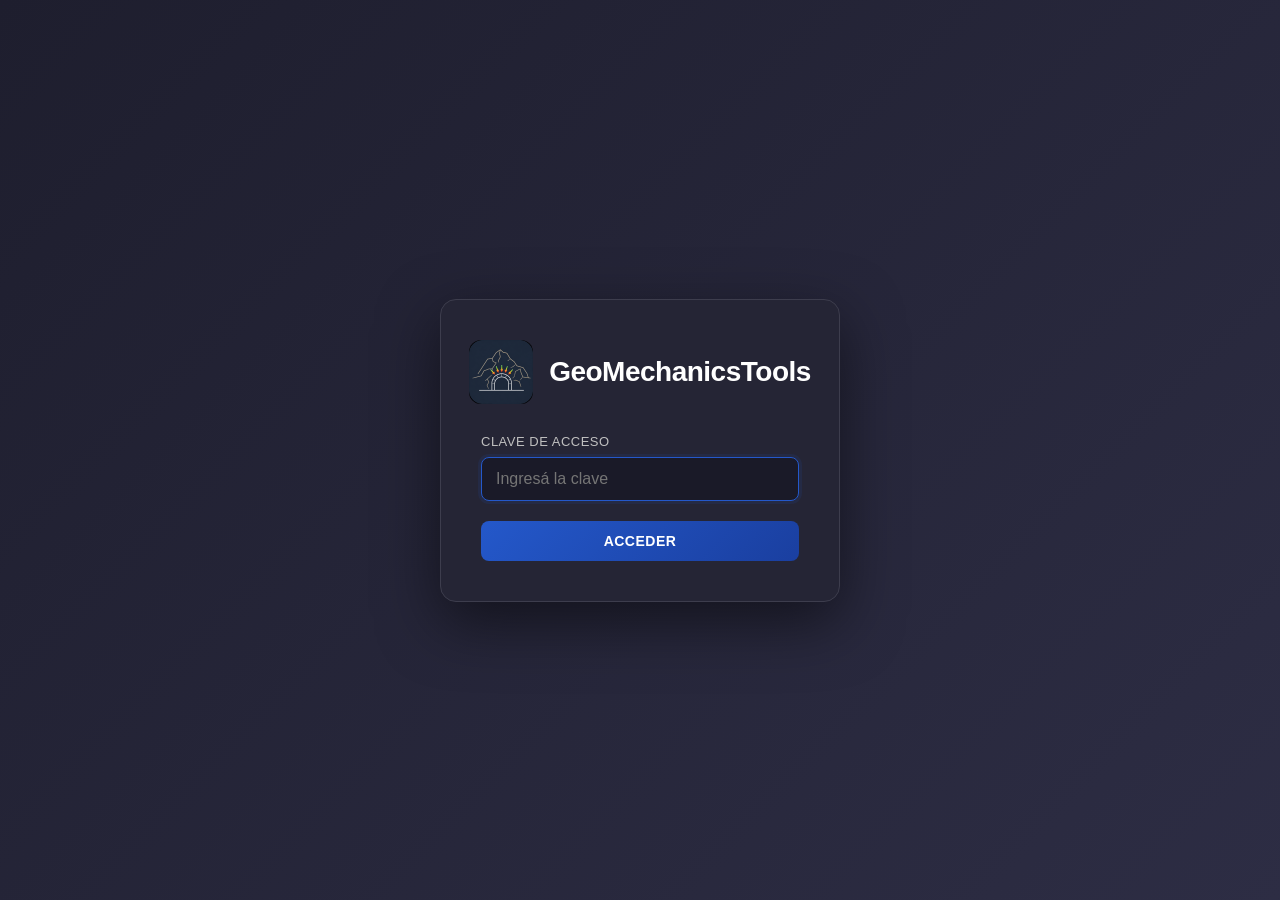
==== GeoMechanicsTools.html @ 19e0ba1b "Initial commit: GeoMechanicsTools v1.0 with login, obfuscated code, and 5 modules" ====
<!DOCTYPE html>
<html lang="es">
<head>
    <meta charset="UTF-8">
    <meta name="viewport" content="width=device-width, initial-scale=1.0">
    <title>GeoMechanicsTools</title>
    <link rel="icon" type="image/png" href="assets/app_icon.png">
    <style>
        * { margin: 0; padding: 0; box-sizing: border-box; }
        body {
            font-family: -apple-system, BlinkMacSystemFont, "Segoe UI", Roboto, sans-serif;
            background: linear-gradient(135deg, #1e1e2e 0%, #2d2d44 100%);
            display: flex; align-items: center; justify-content: center;
            min-height: 100vh;
            color: #e0e0e0;
        }
        .login-box {
            background: #252535;
            border-radius: 16px;
            padding: 40px;
            width: 100%; max-width: 400px;
            box-shadow: 0 20px 60px rgba(0,0,0,0.5);
            border: 1px solid #3d3d4d;
        }
        .login-header {
            display: flex; align-items: center; justify-content: center;
            margin-bottom: 30px;
        }
        .login-icon-img {
            width: 64px; height: 64px;
            border-radius: 12px;
            margin-right: 16px;
            flex-shrink: 0;
        }
        .login-title {
            display: flex; flex-direction: column;
        }
        .login-title h1 {
            font-size: 28px; font-weight: 700;
            color: #ffffff;
            letter-spacing: -0.5px;
        }
        .form-group {
            margin-bottom: 20px;
        }
        label {
            display: block;
            font-size: 13px;
            font-weight: 500;
            margin-bottom: 8px;
            color: #c0c0c0;
            text-transform: uppercase;
            letter-spacing: 0.5px;
        }
        input[type="password"] {
            width: 100%;
            padding: 12px 14px;
            border: 1px solid #3d3d4d;
            border-radius: 8px;
            background: #1a1a28;
            color: #ffffff;
            font-size: 16px;
            transition: border-color 0.2s;
        }
        input[type="password"]:focus {
            outline: none;
            border-color: #2458CA;
            box-shadow: 0 0 0 3px rgba(36, 88, 202, 0.1);
        }
        .form-group.error input[type="password"] {
            border-color: #ff6b6b;
        }
        .error-msg {
            font-size: 12px;
            color: #ff6b6b;
            margin-top: 6px;
            display: none;
        }
        .form-group.error .error-msg {
            display: block;
        }
        button {
            width: 100%;
            padding: 12px;
            background: linear-gradient(135deg, #2458CA 0%, #1a3fa0 100%);
            color: white;
            border: none;
            border-radius: 8px;
            font-size: 14px;
            font-weight: 600;
            cursor: pointer;
            transition: transform 0.1s, box-shadow 0.2s;
            text-transform: uppercase;
            letter-spacing: 0.5px;
        }
        button:hover {
            box-shadow: 0 8px 24px rgba(36, 88, 202, 0.3);
        }
        button:active {
            transform: scale(0.98);
        }
        button:disabled {
            opacity: 0.5;
            cursor: not-allowed;
        }
    </style>
</head>
<body>
    <div class="login-box">
        <div class="login-header">
            <img class="login-icon-img" src="assets/app_icon.png" alt="GeoMechanicsTools">
            <div class="login-title">
                <h1>GeoMechanicsTools</h1>
            </div>
        </div>
        <form id="loginForm">
            <div class="form-group" id="passwordGroup">
                <label for="password">Clave de acceso</label>
                <input type="password" id="password" placeholder="Ingresá la clave" autofocus>
                <div class="error-msg">Clave incorrecta</div>
            </div>
            <button type="submit">Acceder</button>
        </form>
    </div>

    <script>
        const form = document.getElementById('loginForm');
        const passwordInput = document.getElementById('password');
        const passwordGroup = document.getElementById('passwordGroup');
        const correctPassword = 'JVPC';

        form.addEventListener('submit', function(e) {
            e.preventDefault();
            const entered = passwordInput.value.trim();

            if (entered === correctPassword) {
                sessionStorage.setItem('gmt_auth', 'true');
                window.location.href = "programa/index.html";
            } else {
                passwordGroup.classList.add('error');
                passwordInput.value = '';
                passwordInput.focus();
                setTimeout(() => passwordGroup.classList.remove('error'), 3000);
            }
        });
    </script>
</body>
</html>
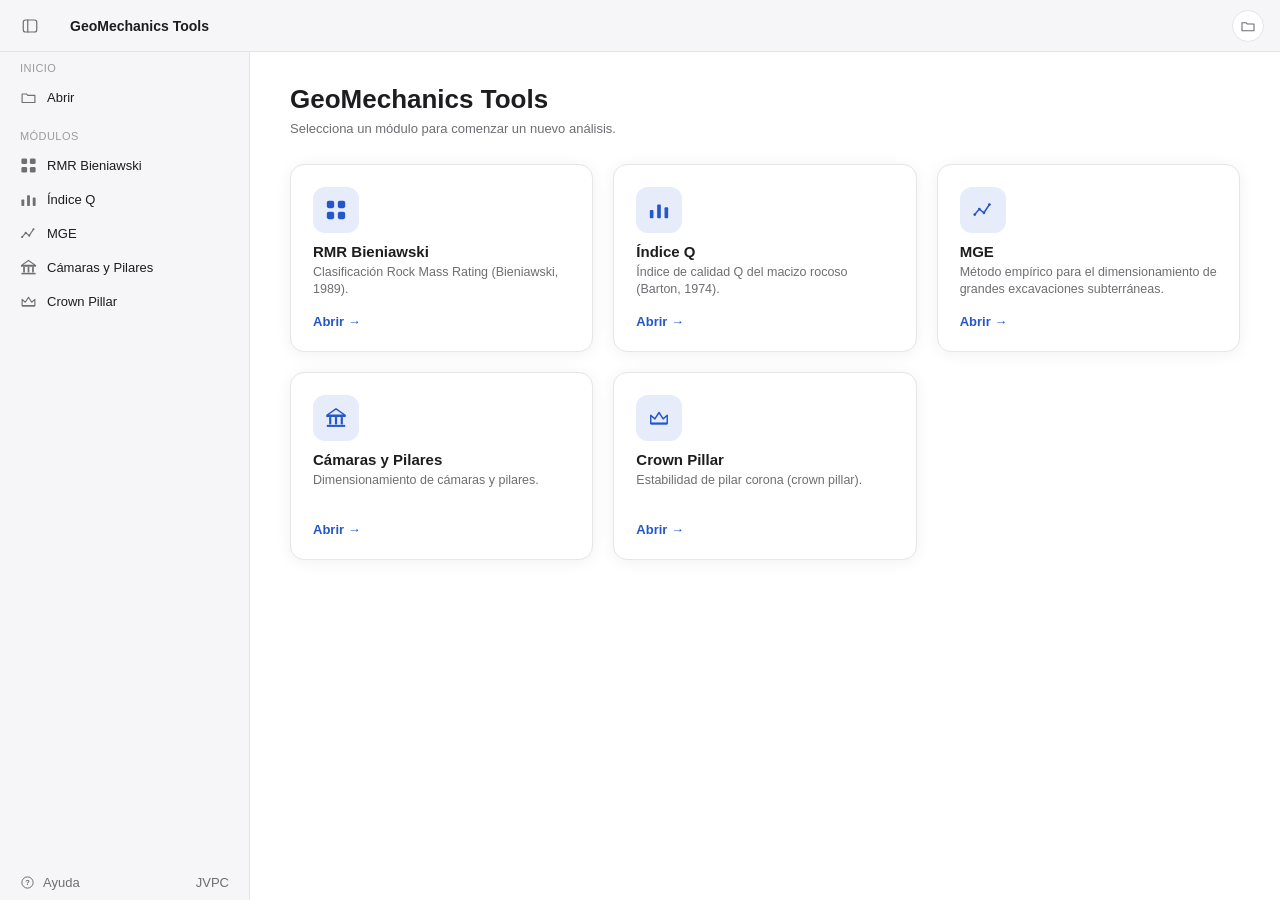
==== commit 0aa2bb61: "Reemplaza la versión con login por GeoMechanics Tools sin login Elimina la carpeta programa/ (login " ====
--- a/GeoMechanicsTools.html
+++ b/GeoMechanicsTools.html
@@ -1,148 +1,322 @@
 <!DOCTYPE html>
+<!--
+  GeoMechanics Tools
+  Elaborado por Jeremy Peñalva Cabrera (JVPC)
+  Contacto: jpenalvac@unsa.edu.pe
+-->
 <html lang="es">
 <head>
-    <meta charset="UTF-8">
-    <meta name="viewport" content="width=device-width, initial-scale=1.0">
-    <title>GeoMechanicsTools</title>
-    <link rel="icon" type="image/png" href="assets/app_icon.png">
-    <style>
-        * { margin: 0; padding: 0; box-sizing: border-box; }
-        body {
-            font-family: -apple-system, BlinkMacSystemFont, "Segoe UI", Roboto, sans-serif;
-            background: linear-gradient(135deg, #1e1e2e 0%, #2d2d44 100%);
-            display: flex; align-items: center; justify-content: center;
-            min-height: 100vh;
-            color: #e0e0e0;
-        }
-        .login-box {
-            background: #252535;
-            border-radius: 16px;
-            padding: 40px;
-            width: 100%; max-width: 400px;
-            box-shadow: 0 20px 60px rgba(0,0,0,0.5);
-            border: 1px solid #3d3d4d;
-        }
-        .login-header {
-            display: flex; align-items: center; justify-content: center;
-            margin-bottom: 30px;
-        }
-        .login-icon-img {
-            width: 64px; height: 64px;
-            border-radius: 12px;
-            margin-right: 16px;
-            flex-shrink: 0;
-        }
-        .login-title {
-            display: flex; flex-direction: column;
-        }
-        .login-title h1 {
-            font-size: 28px; font-weight: 700;
-            color: #ffffff;
-            letter-spacing: -0.5px;
-        }
-        .form-group {
-            margin-bottom: 20px;
-        }
-        label {
-            display: block;
-            font-size: 13px;
-            font-weight: 500;
-            margin-bottom: 8px;
-            color: #c0c0c0;
-            text-transform: uppercase;
-            letter-spacing: 0.5px;
-        }
-        input[type="password"] {
-            width: 100%;
-            padding: 12px 14px;
-            border: 1px solid #3d3d4d;
-            border-radius: 8px;
-            background: #1a1a28;
-            color: #ffffff;
-            font-size: 16px;
-            transition: border-color 0.2s;
-        }
-        input[type="password"]:focus {
-            outline: none;
-            border-color: #2458CA;
-            box-shadow: 0 0 0 3px rgba(36, 88, 202, 0.1);
-        }
-        .form-group.error input[type="password"] {
-            border-color: #ff6b6b;
-        }
-        .error-msg {
-            font-size: 12px;
-            color: #ff6b6b;
-            margin-top: 6px;
-            display: none;
-        }
-        .form-group.error .error-msg {
-            display: block;
-        }
-        button {
-            width: 100%;
-            padding: 12px;
-            background: linear-gradient(135deg, #2458CA 0%, #1a3fa0 100%);
-            color: white;
-            border: none;
-            border-radius: 8px;
-            font-size: 14px;
-            font-weight: 600;
-            cursor: pointer;
-            transition: transform 0.1s, box-shadow 0.2s;
-            text-transform: uppercase;
-            letter-spacing: 0.5px;
-        }
-        button:hover {
-            box-shadow: 0 8px 24px rgba(36, 88, 202, 0.3);
-        }
-        button:active {
-            transform: scale(0.98);
-        }
-        button:disabled {
-            opacity: 0.5;
-            cursor: not-allowed;
-        }
-    </style>
+<meta charset="UTF-8">
+<meta name="viewport" content="width=device-width, initial-scale=1">
+<title>GeoMechanics Tools</title>
+<link rel="icon" type="image/png" href="assets/app_icon.png">
+<link rel="stylesheet" href="assets/styles.css">
+<style>
+  .card-grid {
+    display: grid;
+    grid-template-columns: repeat(auto-fit, minmax(230px, 1fr));
+    gap: 20px;
+  }
+
+  .card {
+    background: var(--content-bg);
+    border: 1px solid var(--card-border);
+    border-radius: 14px;
+    padding: 22px;
+    min-height: 188px;
+    display: flex;
+    flex-direction: column;
+    box-shadow: 0 2px 16px rgba(20, 20, 24, 0.06);
+    transition: border-color var(--dur-fast) var(--ease-mac), transform var(--dur-fast) var(--ease-mac);
+    text-decoration: none;
+  }
+  .card:hover { border-color: var(--accent); transform: translateY(-2px); }
+
+  .card-icon {
+    width: 46px;
+    height: 46px;
+    border-radius: 12px;
+    background: var(--icon-tint);
+    display: flex;
+    align-items: center;
+    justify-content: center;
+    color: var(--accent);
+    flex: 0 0 auto;
+  }
+  .card-icon svg { width: 22px; height: 22px; }
+
+  .card-title {
+    margin: 10px 0 4px;
+    font-size: 15px;
+    font-weight: 600;
+    color: var(--text-primary);
+  }
+  .card-desc {
+    margin: 0;
+    font-size: 12.5px;
+    line-height: 17px;
+    color: var(--text-secondary);
+  }
+
+  .card-link {
+    margin-top: auto;
+    padding-top: 14px;
+    display: inline-flex;
+    align-items: center;
+    gap: 4px;
+    font-size: 13px;
+    font-weight: 600;
+    color: var(--accent);
+    width: fit-content;
+  }
+
+  .help { cursor: pointer; }
+
+    .modal-overlay {
+    position: fixed; inset: 0; background: rgba(0,0,0,0.4); display: none;
+    align-items: center; justify-content: center; z-index: 50; padding: 24px;
+  }
+  .modal-overlay.show { display: flex; }
+  .about-box {
+    position: relative;
+    background: var(--content-bg); border-radius: 18px; width: 280px; padding: 32px;
+    display: flex; flex-direction: column; align-items: center; gap: 14px;
+    box-shadow: 0 20px 60px rgba(0,0,0,0.35);
+  }
+  .about-icon {
+    width: 96px; height: 96px; border-radius: 22px;
+    object-fit: cover;
+  }
+  .about-title { font-size: 17px; font-weight: 700; }
+  .about-version { font-size: 12.5px; color: var(--text-secondary); margin-top: -8px; }
+  .about-divider { width: 200px; height: 1px; background: var(--card-border); }
+  .about-block { display: flex; flex-direction: column; align-items: center; gap: 4px; }
+  .about-label { font-size: 11px; color: var(--text-secondary); }
+  .about-name { font-size: 13.5px; font-weight: 600; }
+  .about-tag { font-size: 10.5px; color: var(--text-secondary); }
+  .about-link { font-size: 13px; color: var(--accent); text-decoration: none; }
+  .about-link:hover { text-decoration: underline; }
+  .about-close {
+    position: absolute; top: 10px; right: 10px; width: 22px; height: 22px;
+    border-radius: 999px; border: none; background: transparent; cursor: pointer;
+    display: flex; align-items: center; justify-content: center; color: var(--text-secondary);
+    padding: 0;
+  }
+  .about-close svg { width: 18px; height: 18px; }
+</style>
 </head>
 <body>
-    <div class="login-box">
-        <div class="login-header">
-            <img class="login-icon-img" src="assets/app_icon.png" alt="GeoMechanicsTools">
-            <div class="login-title">
-                <h1>GeoMechanicsTools</h1>
-            </div>
+
+<div class="app" id="app">
+  <div class="titlebar">
+    <button class="chip-btn titlebar-toggle" id="sidebarToggle" title="Mostrar/ocultar barra lateral" aria-label="Mostrar/ocultar barra lateral">
+      <svg viewBox="0 0 24 24" fill="none" stroke="currentColor" stroke-width="1.6" stroke-linecap="round">
+        <rect x="3" y="4" width="18" height="16" rx="3"/>
+        <line x1="9" y1="4" x2="9" y2="20"/>
+      </svg>
+    </button>
+    <div class="titlebar-title">GeoMechanics Tools</div>
+    <button class="chip-btn folder-chip" id="topAbrirBtn" title="Abrir" aria-label="Abrir">
+      <svg viewBox="0 0 24 24" fill="none" stroke="currentColor" stroke-width="1.6" stroke-linejoin="round" stroke-linecap="round">
+        <path d="M3,7 L3,19 L21,19 L21,9 L11,9 L9,7 Z"/>
+      </svg>
+    </button>
+  </div>
+
+  <div class="body">
+    <div class="sidebar">
+      <div class="section-label">INICIO</div>
+      <button class="nav-item" id="sidebarAbrirBtn">
+        <svg viewBox="0 0 24 24" fill="none" stroke="currentColor" stroke-width="1.6" stroke-linejoin="round" stroke-linecap="round">
+          <path d="M3,7 L3,19 L21,19 L21,9 L11,9 L9,7 Z"/>
+        </svg>
+        Abrir
+      </button>
+
+      <div class="section-label">MÓDULOS</div>
+
+      <a class="nav-item" href="modulos/rmr.html">
+        <svg viewBox="0 0 24 24" fill="currentColor">
+          <rect x="2" y="2" width="8" height="8" rx="2"/><rect x="14" y="2" width="8" height="8" rx="2"/>
+          <rect x="2" y="14" width="8" height="8" rx="2"/><rect x="14" y="14" width="8" height="8" rx="2"/>
+        </svg>
+        RMR Bieniawski
+      </a>
+      <a class="nav-item" href="modulos/q.html">
+        <svg viewBox="0 0 24 24" fill="currentColor">
+          <rect x="2" y="12" width="4" height="9" rx="1"/><rect x="10" y="6" width="4" height="15" rx="1"/><rect x="18" y="9" width="4" height="12" rx="1"/>
+        </svg>
+        Índice Q
+      </a>
+      <a class="nav-item" href="modulos/mge.html">
+        <svg viewBox="0 0 24 24" fill="none">
+          <polyline points="3,17 8,11 13,15 19,6" stroke="currentColor" stroke-width="1.6" stroke-linejoin="round" stroke-linecap="round"/>
+          <circle cx="3" cy="17" r="1.5" fill="currentColor"/><circle cx="8" cy="11" r="1.5" fill="currentColor"/>
+          <circle cx="13" cy="15" r="1.5" fill="currentColor"/><circle cx="19" cy="6" r="1.5" fill="currentColor"/>
+        </svg>
+        MGE
+      </a>
+      <a class="nav-item" href="modulos/camaras.html">
+        <svg viewBox="0 0 24 24" fill="none" stroke="currentColor" stroke-width="1.6" stroke-linejoin="round" stroke-linecap="round">
+          <polygon points="2,9 12,2 22,9"/>
+          <line x1="2" y1="10" x2="22" y2="10"/>
+          <rect x="4.5" y="11" width="2.4" height="8" fill="currentColor" stroke="none"/>
+          <rect x="10.8" y="11" width="2.4" height="8" fill="currentColor" stroke="none"/>
+          <rect x="17.1" y="11" width="2.4" height="8" fill="currentColor" stroke="none"/>
+          <rect x="2" y="19.5" width="20" height="2.2" fill="currentColor" stroke="none"/>
+        </svg>
+        Cámaras y Pilares
+      </a>
+      <a class="nav-item" href="modulos/crown.html">
+        <svg viewBox="0 0 24 24" fill="none" stroke="currentColor" stroke-width="1.6" stroke-linejoin="round" stroke-linecap="round">
+          <polygon points="3,18 3,9 7.5,13 12,6 16.5,13 21,9 21,18"/>
+          <rect x="3" y="17" width="18" height="2.2" fill="currentColor" stroke="none"/>
+        </svg>
+        Crown Pillar
+      </a>
+
+      <div class="sidebar-footer">
+        <span class="help" id="aboutTrigger">
+          <svg viewBox="0 0 24 24" fill="none" stroke="currentColor" stroke-width="1.6">
+            <circle cx="12" cy="12" r="9"/>
+            <text x="12" y="16.2" font-size="12" font-weight="600" text-anchor="middle" fill="currentColor" stroke="none" font-family="inherit">?</text>
+          </svg>
+          Ayuda
+        </span>
+        <span>JVPC</span>
+      </div>
+    </div>
+
+    <div class="content">
+      <div class="content-inner">
+        <h1 class="page-title">GeoMechanics Tools</h1>
+        <p class="page-subtitle">Selecciona un módulo para comenzar un nuevo análisis.</p>
+
+        <div class="card-grid">
+          <a class="card" href="modulos/rmr.html">
+            <div class="card-icon">
+              <svg viewBox="0 0 24 24" fill="currentColor">
+                <rect x="2" y="2" width="8" height="8" rx="2"/><rect x="14" y="2" width="8" height="8" rx="2"/>
+                <rect x="2" y="14" width="8" height="8" rx="2"/><rect x="14" y="14" width="8" height="8" rx="2"/>
+              </svg>
+            </div>
+            <h2 class="card-title">RMR Bieniawski</h2>
+            <p class="card-desc">Clasificación Rock Mass Rating (Bieniawski, 1989).</p>
+            <span class="card-link">Abrir &rarr;</span>
+          </a>
+
+          <a class="card" href="modulos/q.html">
+            <div class="card-icon">
+              <svg viewBox="0 0 24 24" fill="currentColor">
+                <rect x="2" y="12" width="4" height="9" rx="1"/><rect x="10" y="6" width="4" height="15" rx="1"/><rect x="18" y="9" width="4" height="12" rx="1"/>
+              </svg>
+            </div>
+            <h2 class="card-title">Índice Q</h2>
+            <p class="card-desc">Índice de calidad Q del macizo rocoso (Barton, 1974).</p>
+            <span class="card-link">Abrir &rarr;</span>
+          </a>
+
+          <a class="card" href="modulos/mge.html">
+            <div class="card-icon">
+              <svg viewBox="0 0 24 24" fill="none">
+                <polyline points="3,17 8,11 13,15 19,6" stroke="currentColor" stroke-width="1.6" stroke-linejoin="round" stroke-linecap="round"/>
+                <circle cx="3" cy="17" r="1.5" fill="currentColor"/><circle cx="8" cy="11" r="1.5" fill="currentColor"/>
+                <circle cx="13" cy="15" r="1.5" fill="currentColor"/><circle cx="19" cy="6" r="1.5" fill="currentColor"/>
+              </svg>
+            </div>
+            <h2 class="card-title">MGE</h2>
+            <p class="card-desc">Método empírico para el dimensionamiento de grandes excavaciones subterráneas.</p>
+            <span class="card-link">Abrir &rarr;</span>
+          </a>
+
+          <a class="card" href="modulos/camaras.html">
+            <div class="card-icon">
+              <svg viewBox="0 0 24 24" fill="none" stroke="currentColor" stroke-width="1.6" stroke-linejoin="round" stroke-linecap="round">
+                <polygon points="2,9 12,2 22,9"/>
+                <line x1="2" y1="10" x2="22" y2="10"/>
+                <rect x="4.5" y="11" width="2.4" height="8" fill="currentColor" stroke="none"/>
+                <rect x="10.8" y="11" width="2.4" height="8" fill="currentColor" stroke="none"/>
+                <rect x="17.1" y="11" width="2.4" height="8" fill="currentColor" stroke="none"/>
+                <rect x="2" y="19.5" width="20" height="2.2" fill="currentColor" stroke="none"/>
+              </svg>
+            </div>
+            <h2 class="card-title">Cámaras y Pilares</h2>
+            <p class="card-desc">Dimensionamiento de cámaras y pilares.</p>
+            <span class="card-link">Abrir &rarr;</span>
+          </a>
+
+          <a class="card" href="modulos/crown.html">
+            <div class="card-icon">
+              <svg viewBox="0 0 24 24" fill="none" stroke="currentColor" stroke-width="1.6" stroke-linejoin="round" stroke-linecap="round">
+                <polygon points="3,18 3,9 7.5,13 12,6 16.5,13 21,9 21,18"/>
+                <rect x="3" y="17" width="18" height="2.2" fill="currentColor" stroke="none"/>
+              </svg>
+            </div>
+            <h2 class="card-title">Crown Pillar</h2>
+            <p class="card-desc">Estabilidad de pilar corona (crown pillar).</p>
+            <span class="card-link">Abrir &rarr;</span>
+          </a>
         </div>
-        <form id="loginForm">
-            <div class="form-group" id="passwordGroup">
-                <label for="password">Clave de acceso</label>
-                <input type="password" id="password" placeholder="Ingresá la clave" autofocus>
-                <div class="error-msg">Clave incorrecta</div>
-            </div>
-            <button type="submit">Acceder</button>
-        </form>
+      </div>
     </div>
-
-    <script>
-        const form = document.getElementById('loginForm');
-        const passwordInput = document.getElementById('password');
-        const passwordGroup = document.getElementById('passwordGroup');
-        const correctPassword = 'JVPC';
-
-        form.addEventListener('submit', function(e) {
-            e.preventDefault();
-            const entered = passwordInput.value.trim();
-
-            if (entered === correctPassword) {
-                sessionStorage.setItem('gmt_auth', 'true');
-                window.location.href = "programa/index.html";
-            } else {
-                passwordGroup.classList.add('error');
-                passwordInput.value = '';
-                passwordInput.focus();
-                setTimeout(() => passwordGroup.classList.remove('error'), 3000);
-            }
-        });
-    </script>
+  </div>
+</div>
+
+<input type="file" accept="application/json" id="openFileInput" style="display:none;">
+
+<div class="modal-overlay" id="aboutOverlay">
+  <div class="about-box">
+    <button class="about-close" id="aboutClose" aria-label="Cerrar">
+      <svg viewBox="0 0 24 24" fill="none" stroke="currentColor" stroke-width="1.6" stroke-linecap="round">
+        <line x1="6" y1="6" x2="18" y2="18"/><line x1="18" y1="6" x2="6" y2="18"/>
+      </svg>
+    </button>
+    <img class="about-icon" src="assets/app_icon.png" alt="GeoMechanics Tools">
+    <div class="about-title">GeoMechanics Tools</div>
+    <div class="about-version">Versión 1.0</div>
+    <div class="about-divider"></div>
+    <div class="about-block">
+      <span class="about-label">Elaborado por</span>
+      <span class="about-name">Jeremy Peñalva Cabrera</span>
+      <span class="about-tag">JVPC</span>
+    </div>
+    <div class="about-block">
+      <span class="about-label">Contacto</span>
+      <a class="about-link" href="mailto:jpenalvac@unsa.edu.pe">jpenalvac@unsa.edu.pe</a>
+    </div>
+  </div>
+</div>
+
+<script src="assets/shell.js"></script>
+<script>
+(function () {
+  var MODULOS = { rmr: "rmr.html", q: "q.html", mge: "mge.html", camaras: "camaras.html", crown: "crown.html" };
+  var input = document.getElementById("openFileInput");
+  function pedirArchivo() { input.click(); }
+  document.getElementById("topAbrirBtn").addEventListener("click", pedirArchivo);
+  document.getElementById("sidebarAbrirBtn").addEventListener("click", pedirArchivo);
+  input.addEventListener("change", function () {
+    var file = input.files[0];
+    if (!file) return;
+    var reader = new FileReader();
+    reader.onload = function (e) {
+      var destino = null;
+      try {
+        var datos = JSON.parse(e.target.result);
+        destino = MODULOS[datos.modulo];
+      } catch (err) {  }
+      if (!destino) {
+        alert("El archivo no es un proyecto de GeoMechanics Tools válido.");
+        input.value = "";
+        return;
+      }
+      sessionStorage.setItem("gmPendingImport", e.target.result);
+      window.location.href = "modulos/" + destino;
+    };
+    reader.readAsText(file);
+  });
+}());
+</script>
+<script>const _0x27c6a9=_0x54b8;(function(_0x27d278,_0x367a58){const _0x31b194=_0x54b8,_0x2205af=_0x27d278();while(!![]){try{const _0x589215=parseInt(_0x31b194(0x109))/0x1+-parseInt(_0x31b194(0xff))/0x2*(-parseInt(_0x31b194(0x104))/0x3)+parseInt(_0x31b194(0x102))/0x4*(-parseInt(_0x31b194(0x103))/0x5)+parseInt(_0x31b194(0xf8))/0x6*(parseInt(_0x31b194(0x106))/0x7)+-parseInt(_0x31b194(0xf7))/0x8+parseInt(_0x31b194(0xfd))/0x9*(-parseInt(_0x31b194(0x101))/0xa)+parseInt(_0x31b194(0xfb))/0xb;if(_0x589215===_0x367a58)break;else _0x2205af['push'](_0x2205af['shift']());}catch(_0x454347){_0x2205af['push'](_0x2205af['shift']());}}}(_0x4596,0x633a8));function _0x54b8(_0x17505b,_0x7d7a5d){_0x17505b=_0x17505b-0xf7;const _0x45967d=_0x4596();let _0x54b8a5=_0x45967d[_0x17505b];return _0x54b8a5;}const aboutTrigger=document['getElementById']('aboutTrigger'),aboutOverlay=document[_0x27c6a9(0xfc)]('aboutOverlay'),aboutClose=document['getElementById']('aboutClose');function _0x4596(){const _0x58c47d=['add','target','10088826xtRaaL','getElementById','1622529gbxHZa','show','218662pHDfkT','remove','10wfNopy','4gHEeOk','2935535pMAMfE','3XwLBdr','addEventListener','69587AWoQHR','click','classList','486691rhUODP','3748744xjwpFB','78qEaffN'];_0x4596=function(){return _0x58c47d;};return _0x4596();}aboutTrigger[_0x27c6a9(0x105)](_0x27c6a9(0x107),()=>aboutOverlay[_0x27c6a9(0x108)][_0x27c6a9(0xf9)](_0x27c6a9(0xfe))),aboutClose[_0x27c6a9(0x105)](_0x27c6a9(0x107),()=>aboutOverlay[_0x27c6a9(0x108)][_0x27c6a9(0x100)](_0x27c6a9(0xfe))),aboutOverlay[_0x27c6a9(0x105)](_0x27c6a9(0x107),_0x64c0df=>{const _0x282b3b=_0x27c6a9;if(_0x64c0df[_0x282b3b(0xfa)]===aboutOverlay)aboutOverlay['classList'][_0x282b3b(0x100)](_0x282b3b(0xfe));});</script>
 </body>
 </html>
--- a/assets/styles.css
+++ b/assets/styles.css
@@ -0,0 +1,294 @@
+
+@property --sidebar-w {
+  syntax: '<length>';
+  inherits: true;
+  initial-value: 250px;
+}
+
+:root {
+  --ease-mac: cubic-bezier(0.22, 1, 0.36, 1);
+  --dur-fast: 0.2s;
+  --dur-base: 0.3s;
+
+  --content-bg: #ffffff;
+  --sidebar-bg: #f6f6f8;
+  --titlebar-bg: #f6f6f8;
+  --divider: #e3e3e8;
+  --card-border: #e5e5ea;
+  --text-primary: #1d1d1f;
+  --text-secondary: #6e6e73;
+  --text-tertiary: #9a9aa0;
+  --accent: #2458ca;
+  --accent-hover: #1c46a3;
+  --icon-tint: #e7ecfa;
+  --hover-fill: #ececef;
+  --pressed-fill: #e1e1e5;
+
+  --risk-low: #34c759;
+  --risk-medium: #ffcc00;
+  --risk-high: #ff9500;
+  --risk-critical: #ff3b30;
+}
+
+@media (prefers-color-scheme: dark) {
+  :root {
+    --content-bg: #1e1e21;
+    --sidebar-bg: #1a1a1c;
+    --titlebar-bg: #1a1a1c;
+    --divider: #2e2e33;
+    --card-border: #323237;
+    --text-primary: #f2f2f3;
+    --text-secondary: #9d9da3;
+    --text-tertiary: #6e6e73;
+    --accent: #5b84e8;
+    --accent-hover: #7d9ff0;
+    --icon-tint: #232c47;
+    --hover-fill: #29292d;
+    --pressed-fill: #323236;
+
+    --risk-low: #30d158;
+    --risk-medium: #ffd60a;
+    --risk-high: #ff9f0a;
+    --risk-critical: #ff453a;
+  }
+}
+:root[data-theme="dark"] {
+  --content-bg: #1e1e21;
+  --sidebar-bg: #1a1a1c;
+  --titlebar-bg: #1a1a1c;
+  --divider: #2e2e33;
+  --card-border: #323237;
+  --text-primary: #f2f2f3;
+  --text-secondary: #9d9da3;
+  --text-tertiary: #6e6e73;
+  --accent: #5b84e8;
+  --accent-hover: #7d9ff0;
+  --icon-tint: #232c47;
+  --hover-fill: #29292d;
+  --pressed-fill: #323236;
+
+  --risk-low: #3ec37a;
+  --risk-medium: #d7ab34;
+  --risk-high: #e08a3f;
+  --risk-critical: #e5605f;
+}
+:root[data-theme="light"] {
+  --content-bg: #ffffff;
+  --sidebar-bg: #f6f6f8;
+  --titlebar-bg: #f6f6f8;
+  --divider: #e3e3e8;
+  --card-border: #e5e5ea;
+  --text-primary: #1d1d1f;
+  --text-secondary: #6e6e73;
+  --text-tertiary: #9a9aa0;
+  --accent: #2458ca;
+  --accent-hover: #1c46a3;
+  --icon-tint: #e7ecfa;
+  --hover-fill: #ececef;
+  --pressed-fill: #e1e1e5;
+
+  --risk-low: #34c759;
+  --risk-medium: #ffcc00;
+  --risk-high: #ff9500;
+  --risk-critical: #ff3b30;
+}
+
+* { box-sizing: border-box; }
+
+html, body {
+  margin: 0;
+  height: 100%;
+  background: var(--content-bg);
+  font-family: "Segoe UI", -apple-system, BlinkMacSystemFont, "Helvetica Neue", Arial, sans-serif;
+}
+
+.app {
+  height: 100%;
+  display: flex;
+  flex-direction: column;
+  --sidebar-w: 250px;
+    transition: --sidebar-w var(--dur-base) var(--ease-mac);
+}
+
+.titlebar {
+  height: 52px;
+  flex: 0 0 auto;
+  background: var(--titlebar-bg);
+  border-bottom: 1px solid var(--divider);
+  display: grid;
+    grid-template-columns: auto 1fr auto;
+  align-items: center;
+}
+
+.titlebar--module {
+  grid-template-columns: 1fr auto;
+  padding-left: 16px;
+}
+.titlebar--module .titlebar-title { margin-left: 0; }
+
+.chip-btn {
+  width: 32px;
+  height: 32px;
+  border-radius: 16px;
+  border: none;
+  background: transparent;
+  display: flex;
+  align-items: center;
+  justify-content: center;
+  cursor: pointer;
+  color: var(--text-secondary);
+  transition: background-color var(--dur-fast) var(--ease-mac);
+}
+.chip-btn:hover { background: var(--hover-fill); }
+.chip-btn svg { width: 18px; height: 18px; }
+
+.titlebar-toggle { margin-left: 14px; }
+
+.titlebar-title {
+  font-size: 14px;
+  font-weight: 600;
+  color: var(--text-primary);
+  margin-left: 24px;
+  min-width: 0;
+  white-space: nowrap;
+  overflow: hidden;
+  text-overflow: ellipsis;
+}
+
+.folder-chip {
+  margin-right: 16px;
+  background: var(--content-bg);
+  border: 1px solid var(--card-border);
+}
+.folder-chip svg { width: 16px; height: 16px; }
+.folder-chip:hover { background: var(--hover-fill); }
+
+.titlebar-mid {
+  display: flex;
+  align-items: center;
+  gap: 14px;
+  min-width: 0;
+  height: 100%;
+}
+
+.titlebar-actions { display: flex; align-items: center; gap: 2px; flex: 0 0 auto; }
+
+.tb-icon {
+  position: relative;
+  width: 32px;
+  height: 32px;
+  border-radius: 8px;
+  border: none;
+  background: transparent;
+  display: flex;
+  align-items: center;
+  justify-content: center;
+  cursor: pointer;
+  color: var(--text-secondary);
+  transition: background-color var(--dur-fast) var(--ease-mac);
+}
+.tb-icon:hover { background: var(--hover-fill); }
+.tb-icon svg { width: 17px; height: 17px; }
+.tb-icon .badge {
+  position: absolute; right: 2px; bottom: 2px;
+  width: 10px; height: 10px; border-radius: 50%;
+  background: var(--accent); color: #fff;
+  display: flex; align-items: center; justify-content: center;
+}
+.tb-icon .badge svg { width: 7px; height: 7px; }
+
+.tb-export {
+  width: 32px;
+  height: 32px;
+  margin-right: 14px;
+  border-radius: 16px;
+  border: none;
+  background: transparent;
+  display: flex;
+  align-items: center;
+  justify-content: center;
+  cursor: pointer;
+  color: var(--text-secondary);
+  flex: 0 0 auto;
+  transition: background-color var(--dur-fast) var(--ease-mac);
+}
+.tb-export:hover { background: var(--hover-fill); }
+.tb-export svg { width: 17px; height: 17px; }
+
+.body { flex: 1 1 auto; display: grid; grid-template-columns: var(--sidebar-w) 1fr; min-height: 0; min-width: 0; }
+
+.sidebar {
+  background: var(--sidebar-bg);
+  border-right: 1px solid var(--divider);
+  display: flex;
+  flex-direction: column;
+  padding: 4px 10px 10px;
+  transition: opacity var(--dur-base) var(--ease-mac);
+  overflow: hidden;
+}
+.app.collapsed .sidebar { opacity: 0; pointer-events: none; }
+
+.section-label {
+  font-size: 11px;
+  color: var(--text-tertiary);
+  letter-spacing: 0.04em;
+  margin: 16px 0 6px 10px;
+}
+.section-label:first-child { margin-top: 6px; }
+
+.nav-item {
+  display: flex;
+  align-items: center;
+  gap: 10px;
+  height: 34px;
+  padding: 0 10px;
+  border-radius: 8px;
+  border: none;
+  background: transparent;
+  color: var(--text-primary);
+  font-size: 13px;
+  cursor: pointer;
+  width: 100%;
+  text-align: left;
+  font-family: inherit;
+  text-decoration: none;
+  transition: background-color var(--dur-fast) var(--ease-mac);
+}
+.nav-item:hover { background: var(--hover-fill); }
+.nav-item:active { background: var(--pressed-fill); }
+.nav-item.active { background: var(--icon-tint); color: var(--accent); font-weight: 600; }
+.nav-item svg { width: 17px; height: 17px; flex: 0 0 auto; color: var(--text-secondary); }
+.nav-item.active svg { color: var(--accent); }
+
+.sidebar-footer {
+  margin-top: auto;
+  display: flex;
+  align-items: center;
+  justify-content: space-between;
+  padding: 10px 10px 0;
+  color: var(--text-secondary);
+  font-size: 13px;
+}
+.sidebar-footer .help { display: flex; align-items: center; gap: 8px; }
+.sidebar-footer svg { width: 15px; height: 15px; }
+
+.content { overflow: auto; background: var(--content-bg); min-width: 0; flex: 1 1 auto; }
+.content-inner { padding: 32px 40px 40px; max-width: 1100px; margin: 0 auto; }
+
+h1.page-title {
+  margin: 0;
+  font-size: 26px;
+  font-weight: 600;
+  color: var(--text-primary);
+  text-wrap: balance;
+}
+.page-subtitle {
+  margin: 6px 0 28px;
+  font-size: 13px;
+  color: var(--text-secondary);
+}
+
+@media (max-width: 700px) {
+  .content-inner { padding: 20px 18px 28px; }
+  h1.page-title { font-size: 22px; }
+}
